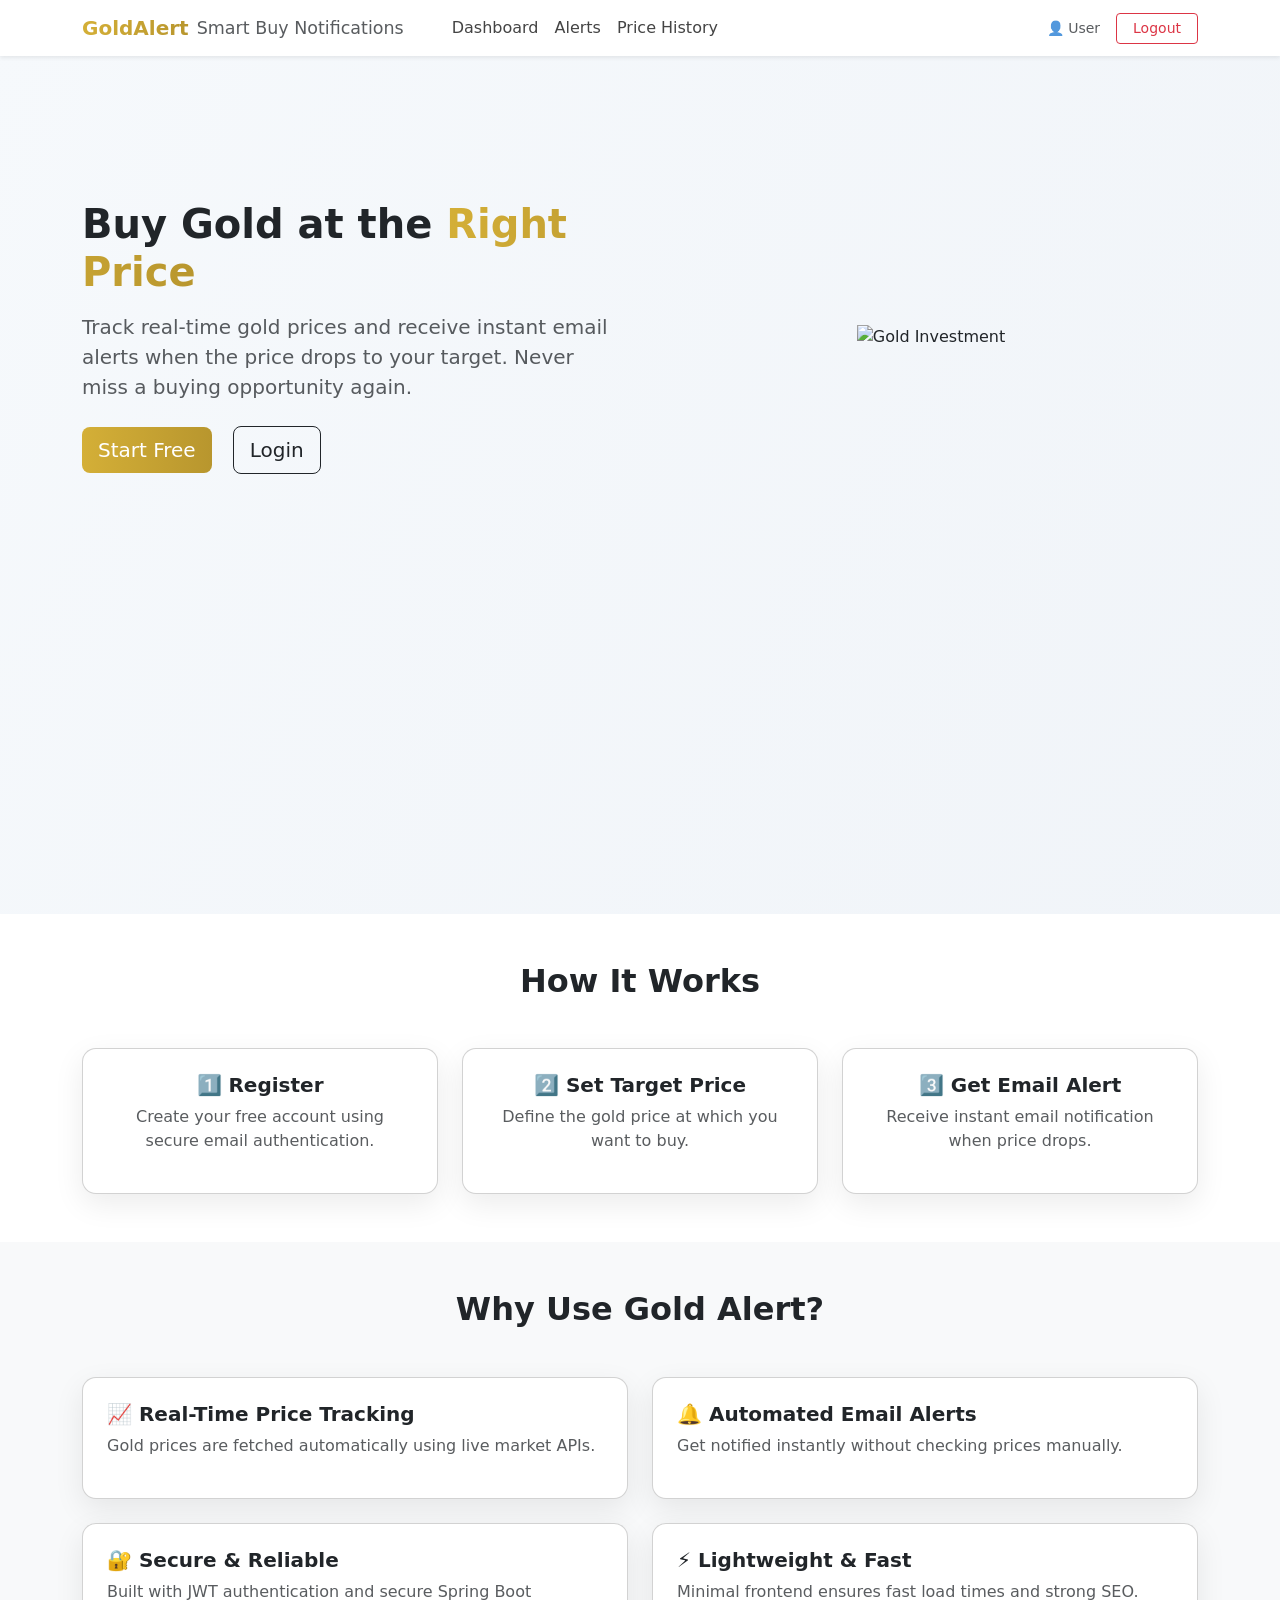
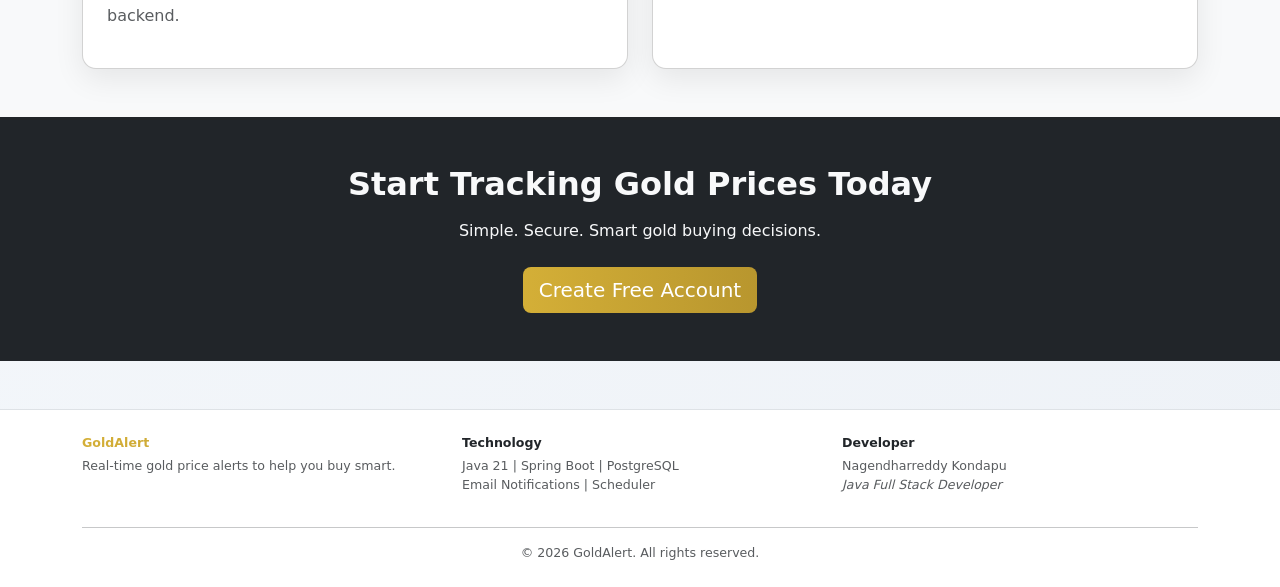
==== gold-alert-ui/index.html @ 2856f0ec "📦 NEW: Added UI index, register, login and dashboard pages" ====
<!doctype html>
<html lang="en">
  <head>
    <meta charset="UTF-8" />

    <!-- SEO -->
    <title>Gold Price Alert System | Smart Gold Buy Notifications</title>
    <meta
      name="description"
      content="Get instant email alerts when gold price drops to your target. A real-time gold price monitoring and notification system."
    />
    <meta
      name="keywords"
      content="gold price alert, gold buy alert, gold notification app, gold investment tool"
    />
    <meta name="viewport" content="width=device-width, initial-scale=1" />

    <!-- Bootstrap -->
    <link
      href="https://cdn.jsdelivr.net/npm/bootstrap@5.3.3/dist/css/bootstrap.min.css"
      rel="stylesheet"
    />

    <!-- Custom CSS -->
    <link rel="stylesheet" href="css/style.css" />
  </head>

  <body onload="loadLayout()">
    <!-- COMMON NAVBAR -->
    <div id="navbar"></div>

    <!-- HERO SECTION -->
    <section class="pt-5 mt-5" style="min-height: 90vh">
      <div class="container mt-5">
        <div class="row align-items-center g-5">
          <div class="col-md-6">
            <h1 class="fw-bold mb-3">
              Buy Gold at the <span class="brand-gradient">Right Price</span>
            </h1>

            <p class="lead text-muted mb-4">
              Track real-time gold prices and receive instant email alerts when
              the price drops to your target. Never miss a buying opportunity
              again.
            </p>

            <a href="register.html" class="btn btn-gold btn-lg me-3">
              Start Free
            </a>
            <a href="login.html" class="btn btn-outline-dark btn-lg"> Login </a>
          </div>

          <div class="col-md-6 text-center">
            <img
              src="https://cdn-icons-png.flaticon.com/512/2721/2721299.png"
              alt="Gold Investment"
              class="img-fluid"
              style="max-height: 320px"
            />
          </div>
        </div>
      </div>
    </section>

    <!-- HOW IT WORKS -->
    <section class="py-5 bg-white">
      <div class="container">
        <h2 class="text-center fw-bold mb-5">How It Works</h2>

        <div class="row text-center g-4">
          <div class="col-md-4">
            <div class="card p-4 h-100">
              <h5 class="fw-bold">1️⃣ Register</h5>
              <p class="text-muted">
                Create your free account using secure email authentication.
              </p>
            </div>
          </div>

          <div class="col-md-4">
            <div class="card p-4 h-100">
              <h5 class="fw-bold">2️⃣ Set Target Price</h5>
              <p class="text-muted">
                Define the gold price at which you want to buy.
              </p>
            </div>
          </div>

          <div class="col-md-4">
            <div class="card p-4 h-100">
              <h5 class="fw-bold">3️⃣ Get Email Alert</h5>
              <p class="text-muted">
                Receive instant email notification when price drops.
              </p>
            </div>
          </div>
        </div>
      </div>
    </section>

    <!-- FEATURES -->
    <section class="py-5 bg-light">
      <div class="container">
        <h2 class="text-center fw-bold mb-5">Why Use Gold Alert?</h2>

        <div class="row g-4">
          <div class="col-md-6">
            <div class="card p-4 h-100">
              <h5 class="fw-bold">📈 Real-Time Price Tracking</h5>
              <p class="text-muted">
                Gold prices are fetched automatically using live market APIs.
              </p>
            </div>
          </div>

          <div class="col-md-6">
            <div class="card p-4 h-100">
              <h5 class="fw-bold">🔔 Automated Email Alerts</h5>
              <p class="text-muted">
                Get notified instantly without checking prices manually.
              </p>
            </div>
          </div>

          <div class="col-md-6">
            <div class="card p-4 h-100">
              <h5 class="fw-bold">🔐 Secure & Reliable</h5>
              <p class="text-muted">
                Built with JWT authentication and secure Spring Boot backend.
              </p>
            </div>
          </div>

          <div class="col-md-6">
            <div class="card p-4 h-100">
              <h5 class="fw-bold">⚡ Lightweight & Fast</h5>
              <p class="text-muted">
                Minimal frontend ensures fast load times and strong SEO.
              </p>
            </div>
          </div>
        </div>
      </div>
    </section>

    <!-- CALL TO ACTION -->
    <section class="py-5 bg-dark text-light text-center">
      <div class="container">
        <h2 class="fw-bold mb-3">Start Tracking Gold Prices Today</h2>
        <p class="mb-4">Simple. Secure. Smart gold buying decisions.</p>
        <a href="register.html" class="btn btn-gold btn-lg">
          Create Free Account
        </a>
      </div>
    </section>

    <!-- GLOBAL TOAST CONTAINER -->
    <div
      class="toast-container position-fixed bottom-0 start-50 translate-middle-x p-3"
      style="z-index: 9999"
    >
      <div
        id="appToast"
        class="toast align-items-center text-bg-success border-50"
        role="alert"
      >
        <div class="d-flex">
          <div class="toast-body" id="toastMessage">Success message</div>
          <button
            type="button"
            class="btn-close btn-close-white me-2 m-auto"
            data-bs-dismiss="toast"
          ></button>
        </div>
      </div>
    </div>

    <!-- COMMON FOOTER -->
    <div id="footer"></div>

    <!-- Layout Loader -->
    <script src="js/layout.js"></script>
    <script src="https://cdn.jsdelivr.net/npm/bootstrap@5.3.3/dist/js/bootstrap.bundle.min.js"></script>
    <script src="js/toast.js"></script>
  </body>
</html>
---- gold-alert-ui/css/style.css ----
body {
  background: linear-gradient(120deg, #f6f9fc, #eef2f7);
  min-height: 100vh;
}

.brand-gradient {
  background: linear-gradient(90deg, #d4af37, #b8962e);
  -webkit-background-clip: text;
  -webkit-text-fill-color: transparent;
}

.card {
  border-radius: 14px;
  box-shadow: 0 10px 30px rgba(0,0,0,0.08);
}

.btn-gold {
  background: linear-gradient(90deg, #d4af37, #b8962e);
  border: none;
  color: #fff;
}

.btn-gold:hover {
  opacity: 0.9;
}

input {
  border-radius: 10px !important;
}

.nav-link {
  color: #444;
}

.nav-link:hover {
  color: #000;
}

footer {
  font-size: 0.9rem;
}
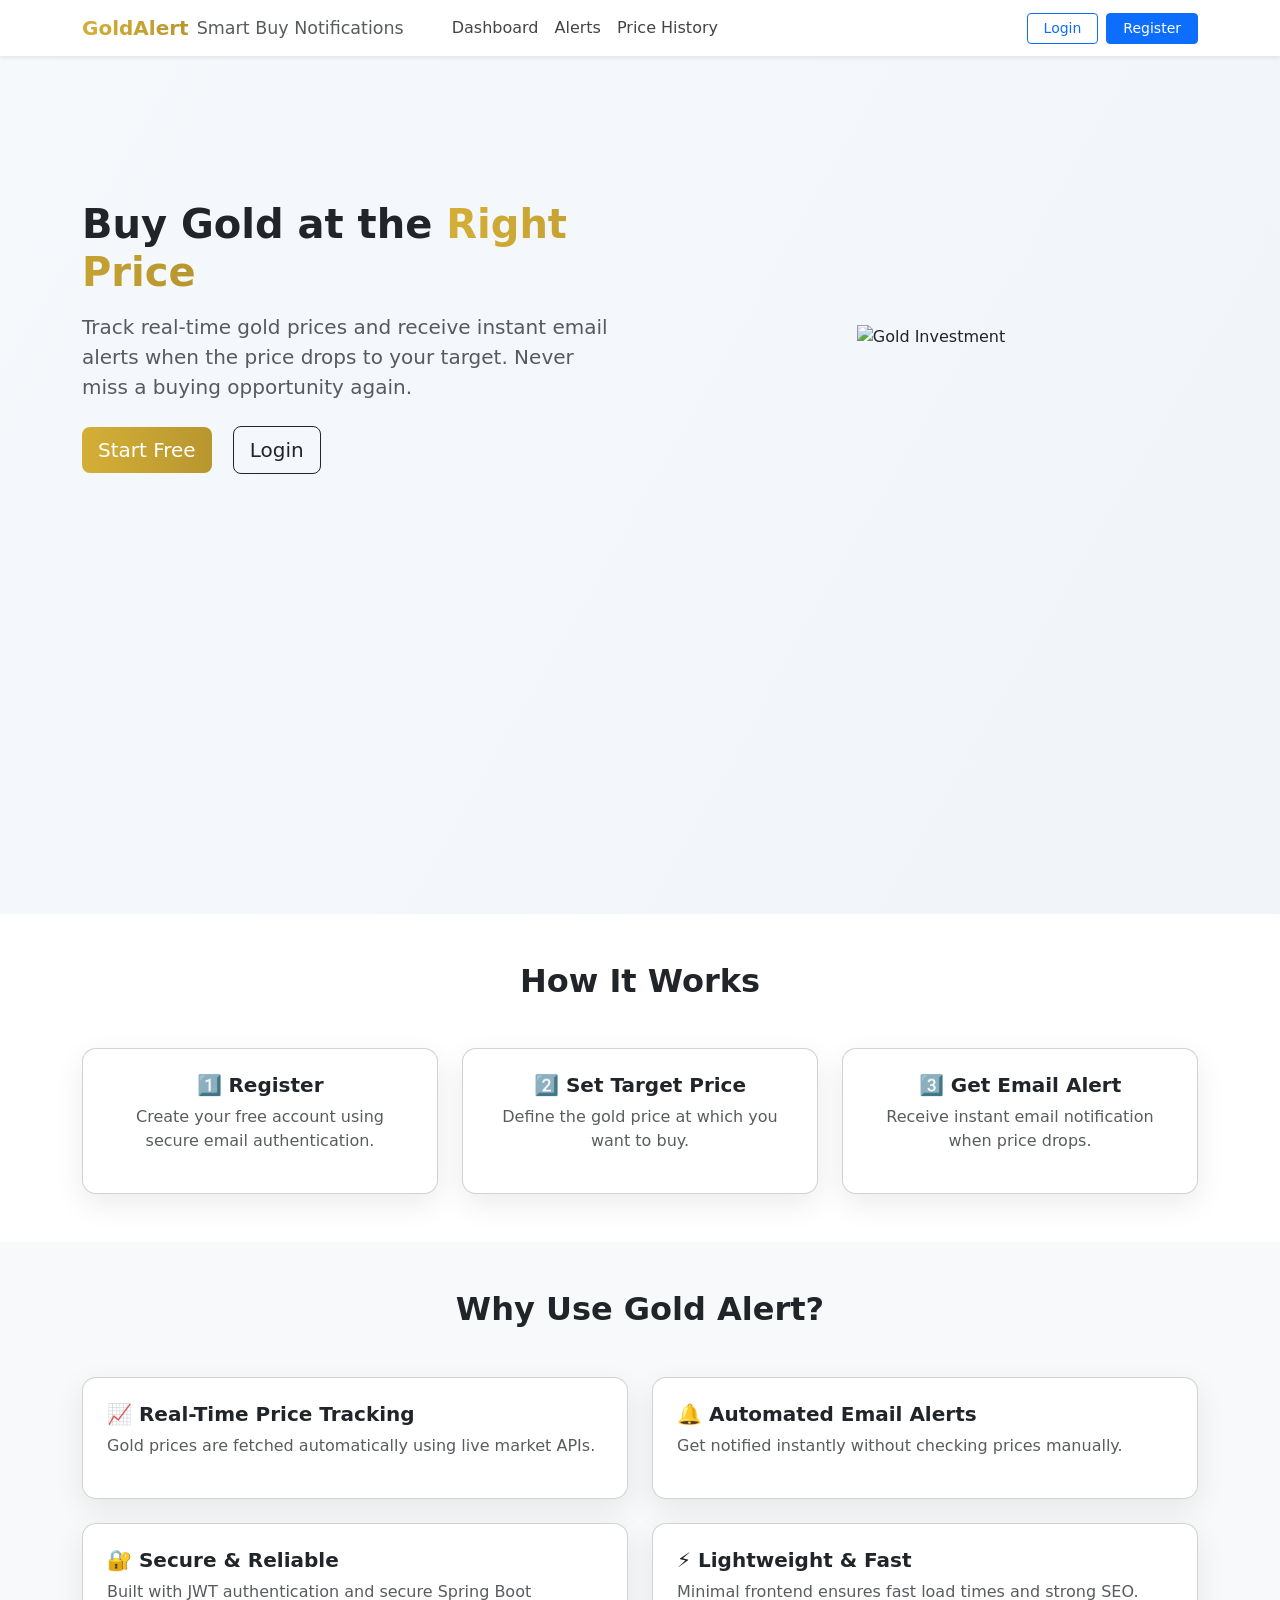
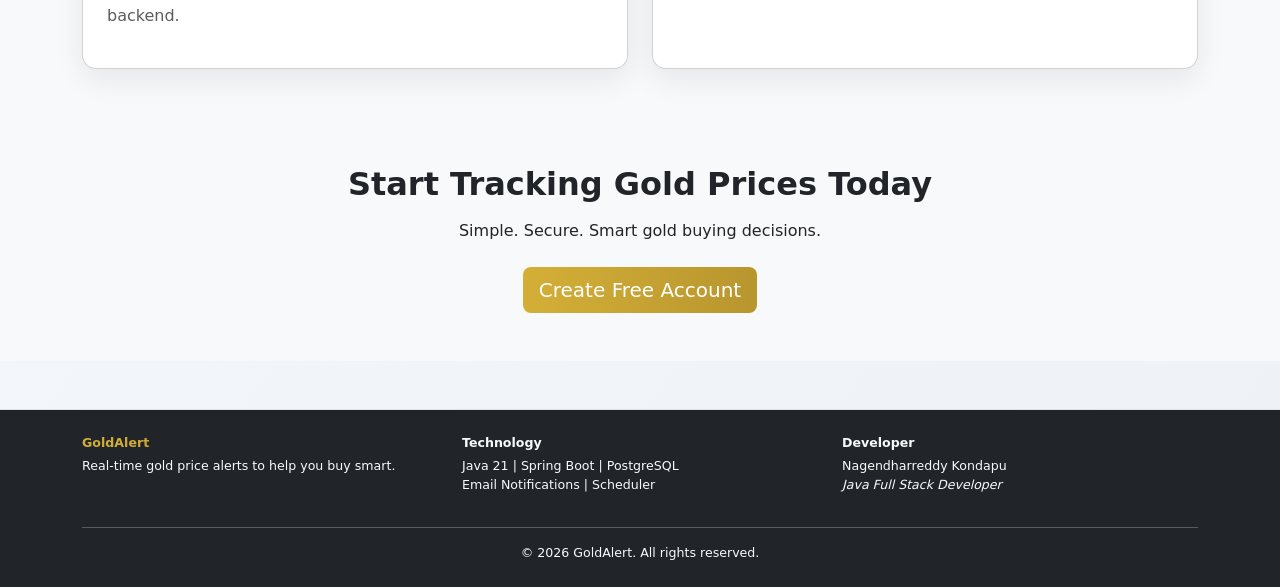
==== commit 4c6f9a91: "👌 IMPROVE: Modified dashboard and navbar and footer" ====
--- a/gold-alert-ui/index.html
+++ b/gold-alert-ui/index.html
@@ -144,7 +144,7 @@
     </section>
 
     <!-- CALL TO ACTION -->
-    <section class="py-5 bg-dark text-light text-center">
+    <section class="py-5 bg-light text-dark text-center">
       <div class="container">
         <h2 class="fw-bold mb-3">Start Tracking Gold Prices Today</h2>
         <p class="mb-4">Simple. Secure. Smart gold buying decisions.</p>
@@ -178,9 +178,10 @@
     <!-- COMMON FOOTER -->
     <div id="footer"></div>
 
-    <!-- Layout Loader -->
+    <script src="js/auth.js"></script>
     <script src="js/layout.js"></script>
+    <script src="js/toast.js"></script>
     <script src="https://cdn.jsdelivr.net/npm/bootstrap@5.3.3/dist/js/bootstrap.bundle.min.js"></script>
-    <script src="js/toast.js"></script>
+    <script>updateNavbar();</script>
   </body>
 </html>
